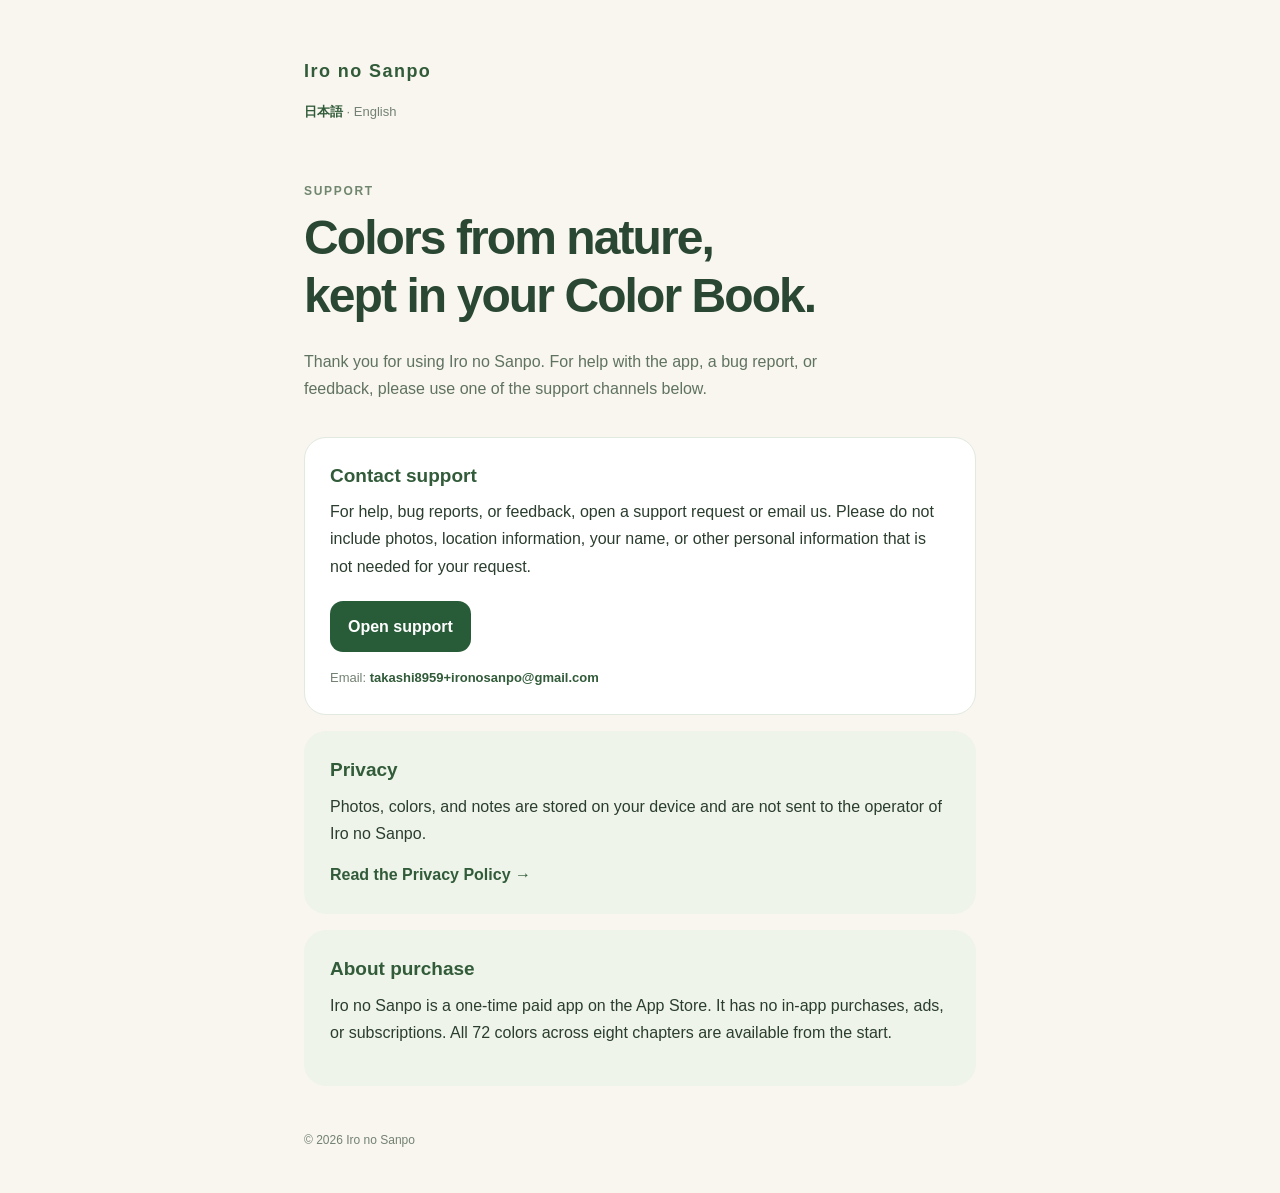
==== en/index.html @ adbd98df "docs: localize paid app support pages" ====
<!doctype html>
<html lang="en">
  <head>
    <meta charset="utf-8">
    <meta name="viewport" content="width=device-width, initial-scale=1">
    <meta name="description" content="Support for Iro no Sanpo.">
    <title>Iro no Sanpo Support</title>
    <link rel="stylesheet" href="../style.css">
  </head>
  <body>
    <main class="page">
      <a class="brand" href="./">Iro no Sanpo</a>
      <p class="language"><a href="../">日本語</a> · <span aria-current="page">English</span></p>
      <p class="eyebrow">SUPPORT</p>
      <h1>Colors from nature,<br>kept in your Color Book.</h1>
      <p class="lead">Thank you for using Iro no Sanpo. For help with the app, a bug report, or feedback, please use one of the support channels below.</p>

      <section class="card">
        <h2>Contact support</h2>
        <p>For help, bug reports, or feedback, open a support request or email us. Please do not include photos, location information, your name, or other personal information that is not needed for your request.</p>
        <a class="button" href="https://github.com/BlackLuminor/iro-no-sanpo-support/issues/new/choose">Open support</a>
        <p class="note">Email: <a class="text-link" href="mailto:takashi8959+ironosanpo@gmail.com">takashi8959+ironosanpo@gmail.com</a></p>
      </section>

      <section class="card muted">
        <h2>Privacy</h2>
        <p>Photos, colors, and notes are stored on your device and are not sent to the operator of Iro no Sanpo.</p>
        <a class="text-link" href="privacy.html">Read the Privacy Policy →</a>
      </section>

      <section class="card muted">
        <h2>About purchase</h2>
        <p>Iro no Sanpo is a one-time paid app on the App Store. It has no in-app purchases, ads, or subscriptions. All 72 colors across eight chapters are available from the start.</p>
      </section>

      <footer>© 2026 Iro no Sanpo</footer>
    </main>
  </body>
</html>
---- style.css ----
:root { color: #2b3d2e; background: #f8f6ef; font-family: -apple-system, BlinkMacSystemFont, "Hiragino Sans", "Yu Gothic", sans-serif; line-height: 1.7; }
* { box-sizing: border-box; }
body { margin: 0; }
a { color: inherit; }
.page { margin: 0 auto; max-width: 720px; padding: 56px 24px 42px; }
.brand { color: #315b39; font-size: 18px; font-weight: 800; letter-spacing: .08em; text-decoration: none; }
.language { color: #738172; font-size: 13px; margin: 14px 0 0; }
.language a { color: #315b39; font-weight: 800; text-decoration: none; }
.eyebrow { color: #71866e; font-size: 12px; font-weight: 800; letter-spacing: .14em; margin: 58px 0 8px; }
h1 { color: #294732; font-size: clamp(30px, 8vw, 48px); letter-spacing: -.04em; line-height: 1.2; margin: 0; }
.lead { color: #607260; font-size: 16px; margin: 24px 0 34px; max-width: 580px; }
.card { background: #fff; border: 1px solid #e2e9df; border-radius: 22px; margin-top: 16px; padding: 25px; }
.card.muted { background: #eef4e9; border-color: transparent; }
h2 { color: #315b39; font-size: 19px; line-height: 1.35; margin: 0 0 10px; }
p { margin: 0 0 14px; }
.button { background: #285c39; border-radius: 13px; color: #fff; display: inline-block; font-weight: 800; margin: 7px 0 15px; padding: 12px 18px; text-decoration: none; }
.text-link { color: #315b39; font-weight: 800; text-decoration: none; }
.note, .updated { color: #738172; font-size: 13px; margin-bottom: 0; }
.policy { max-width: 760px; }
.policy h1 { font-size: clamp(30px, 7vw, 43px); }
.policy section { border-top: 1px solid #dce5d8; margin-top: 29px; padding-top: 25px; }
.policy section p { color: #4f604f; }
footer { color: #738172; font-size: 12px; margin-top: 44px; }
@media (max-width: 480px) { .page { padding-top: 36px; } .eyebrow { margin-top: 42px; } .card { padding: 21px; } }
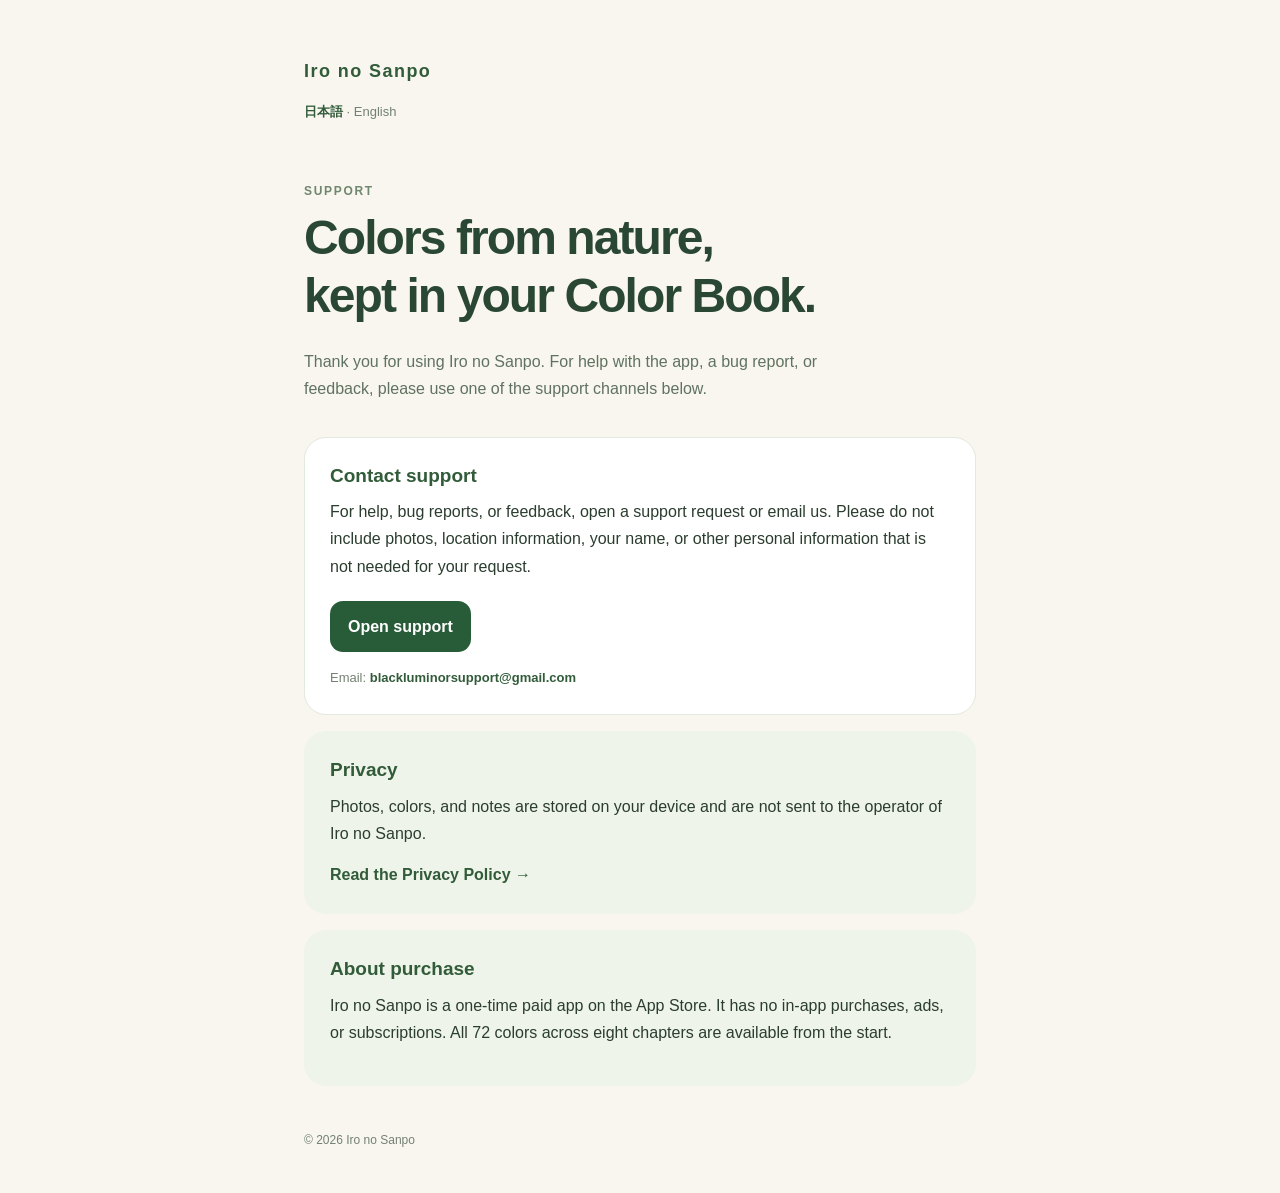
==== commit 3b278ac2: "feat: サポートメールアドレスを blackluminorsupport@gmail.com に変更 Co-Authored-By: Claude Opus 5.5 <noreply@anthro" ====
--- a/en/index.html
+++ b/en/index.html
@@ -19,7 +19,7 @@
         <h2>Contact support</h2>
         <p>For help, bug reports, or feedback, open a support request or email us. Please do not include photos, location information, your name, or other personal information that is not needed for your request.</p>
         <a class="button" href="https://github.com/BlackLuminor/iro-no-sanpo-support/issues/new/choose">Open support</a>
-        <p class="note">Email: <a class="text-link" href="mailto:takashi8959+ironosanpo@gmail.com">takashi8959+ironosanpo@gmail.com</a></p>
+        <p class="note">Email: <a class="text-link" href="mailto:blackluminorsupport@gmail.com">blackluminorsupport@gmail.com</a></p>
       </section>
 
       <section class="card muted">
